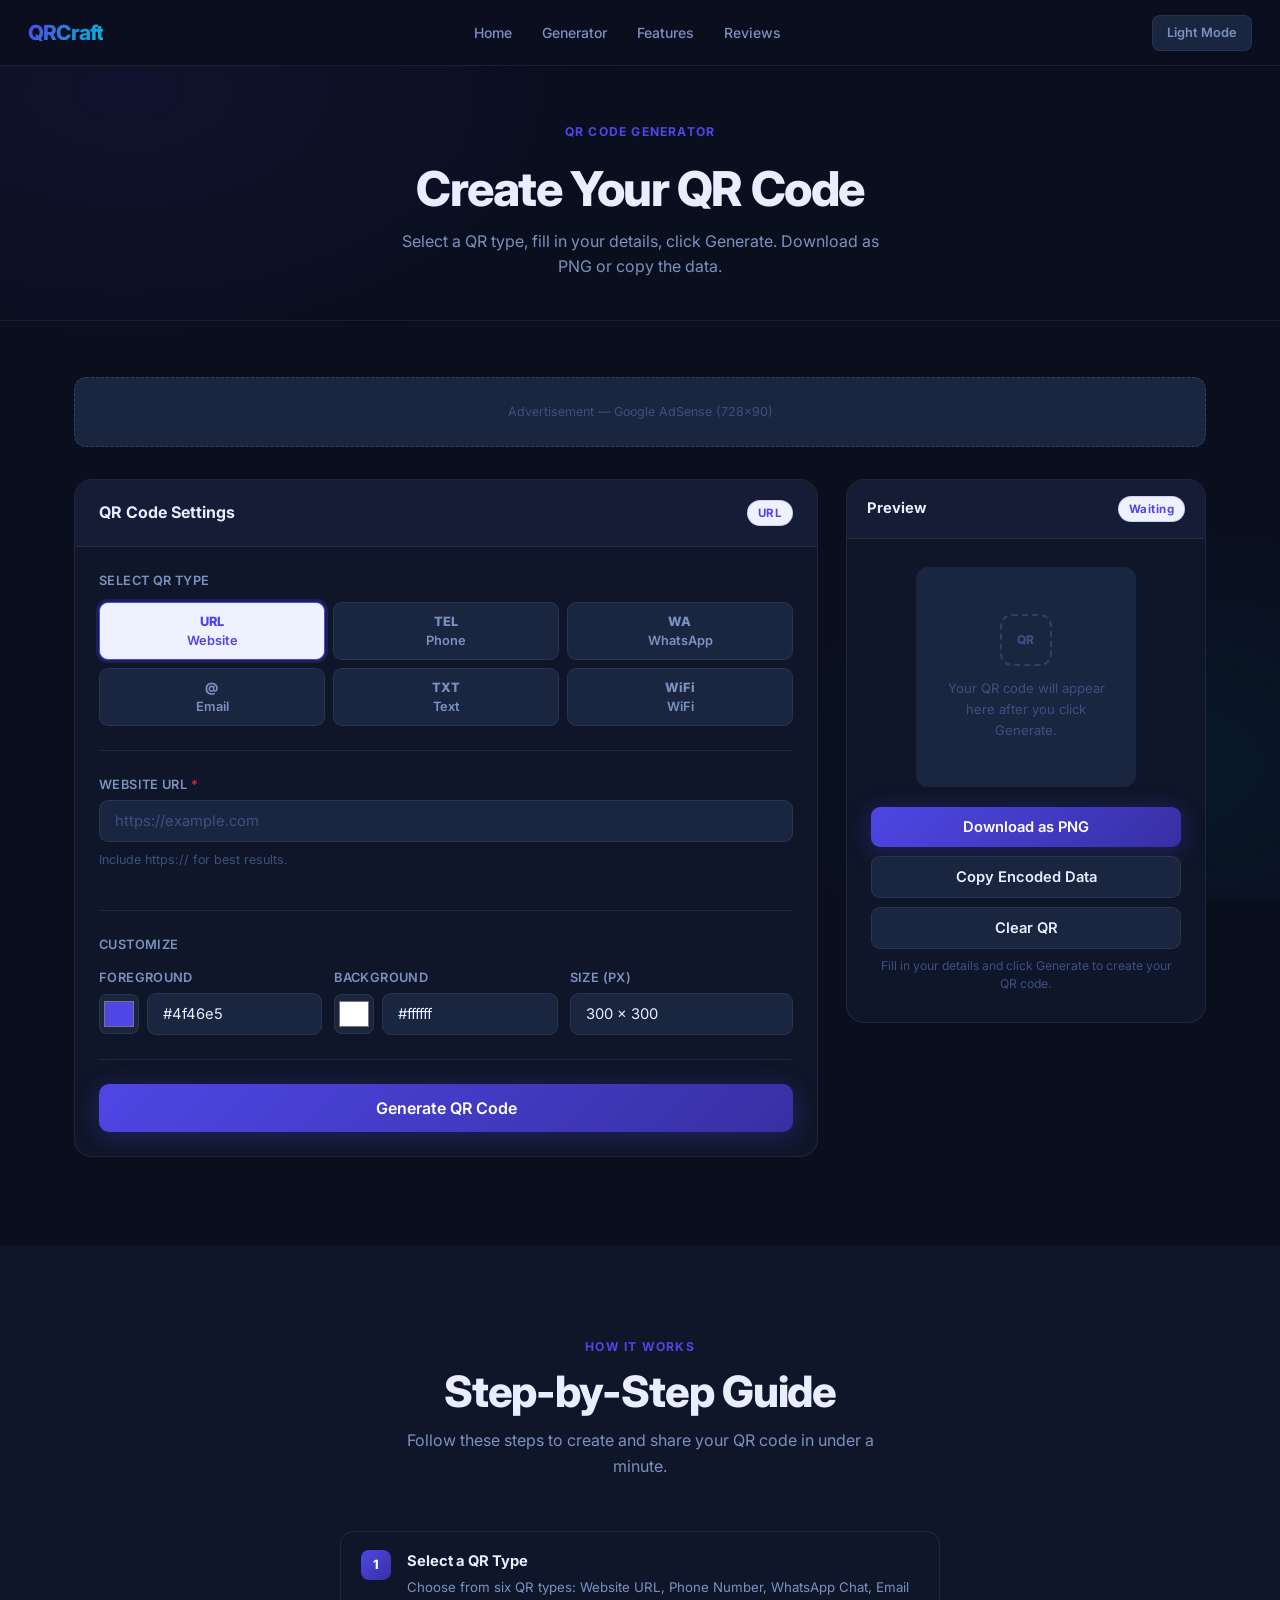
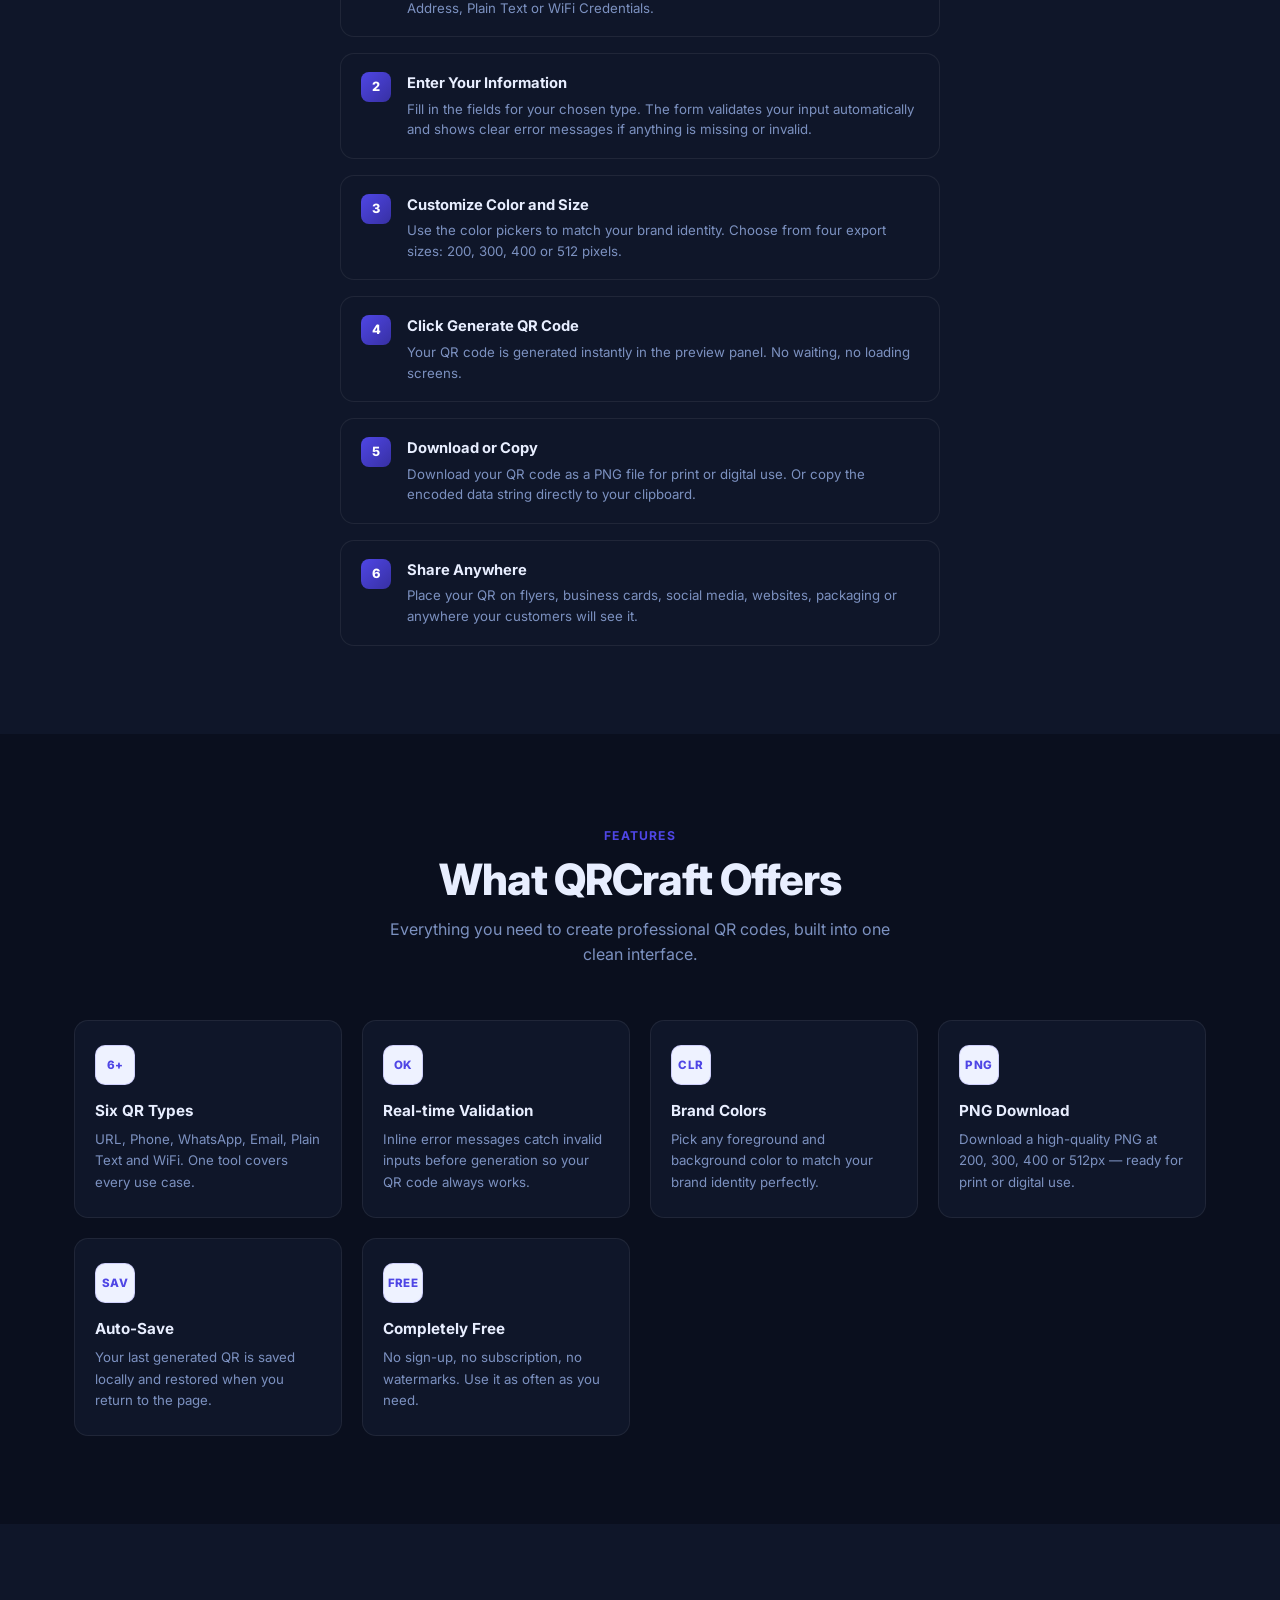
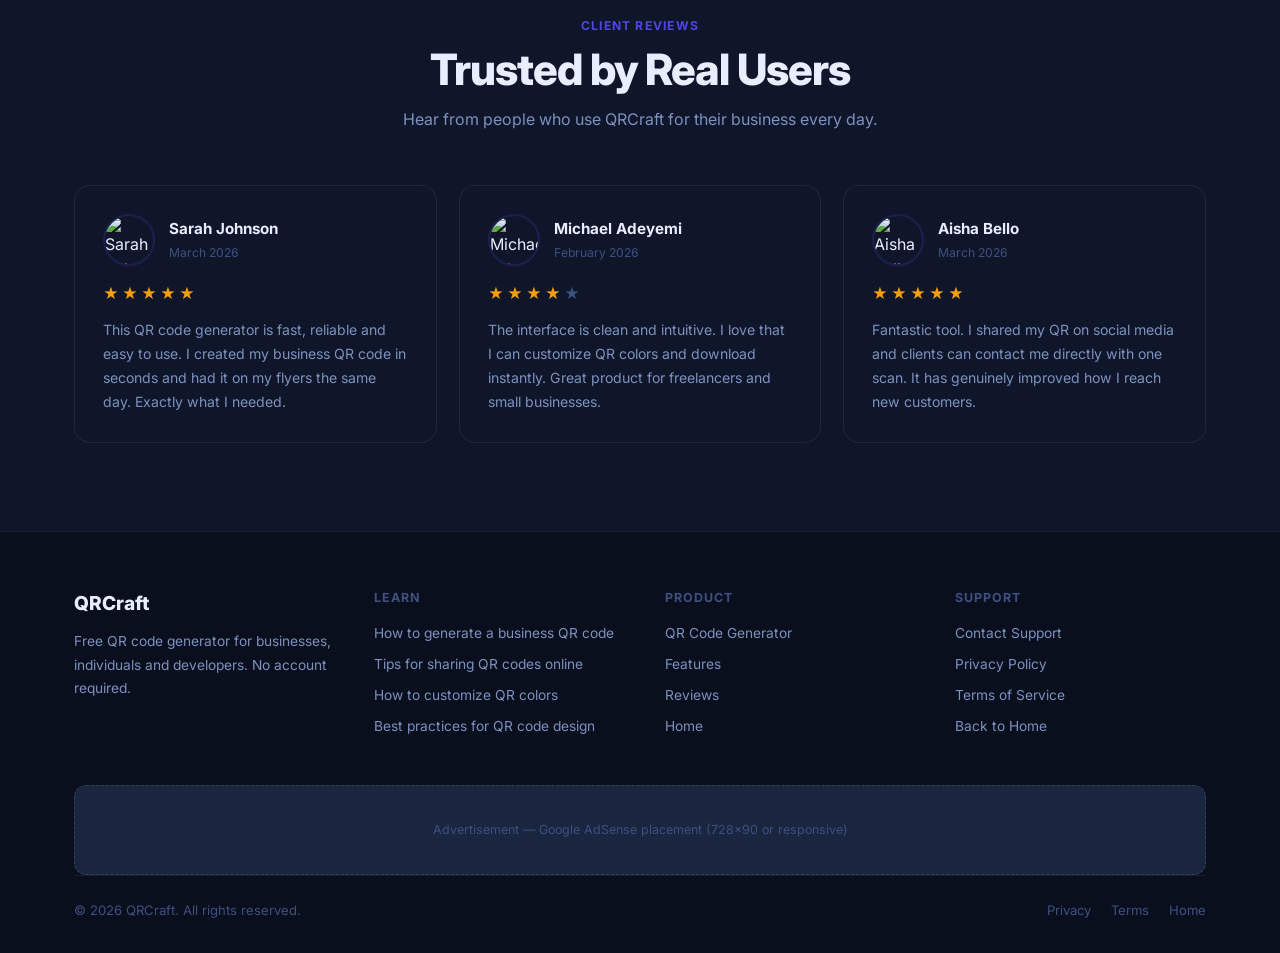
==== Qrcode.html @ cc289cbf "first commit" ====
<!DOCTYPE html>
<html lang="en" data-theme="dark">
<head>
  <meta charset="UTF-8" />
  <meta name="viewport" content="width=device-width, initial-scale=1.0" />
  <meta name="description" content="QRCraft Generator — Create QR codes for URLs, WhatsApp, Phone, Email, WiFi and plain text. Free, instant, no sign-up." />
  <meta name="robots" content="index, follow" />
  <title>QR Code Generator — QRCraft</title>
  <link rel="preconnect" href="https://fonts.googleapis.com" />
  <link rel="preconnect" href="https://fonts.gstatic.com" crossorigin />
  <link href="https://fonts.googleapis.com/css2?family=Inter:wght@400;500;600;700;800&display=swap" rel="stylesheet" />
  <link rel="stylesheet" href="style.css">
  <script src="https://cdnjs.cloudflare.com/ajax/libs/qrcodejs/1.0.0/qrcode.min.js"></script>
  <script src="app.js" defer></script>
</head>
<body>

  <!-- NAVBAR -->
  <header class="navbar" id="navbar">
    <a href="index.html" class="nav-logo">QRCraft</a>
    <nav>
      <ul class="nav-links">
        <li><a href="index.html">Home</a></li>
        <li><a href="#generator" class="active">Generator</a></li>
        <li><a href="#features">Features</a></li>
        <li><a href="#reviews">Reviews</a></li>
      </ul>
    </nav>
    <div class="nav-actions">
      <button class="btn-theme" id="themeToggle">Light Mode</button>
      <button class="hamburger" id="hamburger" aria-label="Open navigation" aria-expanded="false">
        <span></span><span></span><span></span>
      </button>
    </div>
  </header>

  <div class="mobile-nav" id="mobileNav">
    <a href="index.html">Home</a>
    <a href="#generator">Generator</a>
    <a href="#features">Features</a>
    <a href="#reviews">Reviews</a>
  </div>

  <!-- PAGE HEADER -->
  <div style="padding:52px 0 40px;text-align:center;position:relative;z-index:1;border-bottom:1px solid var(--bdr)">
    <div class="container">
      <span class="sec-tag">QR Code Generator</span>
      <h1 style="font-size:clamp(2rem,5vw,3rem);font-weight:800;margin:10px 0 12px;letter-spacing:-.03em">
        Create Your QR Code
      </h1>
      <p style="color:var(--tx2);font-size:1rem;max-width:480px;margin:0 auto">
        Select a QR type, fill in your details, click Generate. Download as PNG or copy the data.
      </p>
    </div>
  </div>

  <!-- AD SLOT (top) -->
  <div class="container" style="padding-top:24px">
    <div class="ad-slot" style="min-height:70px">Advertisement — Google AdSense (728x90)</div>
  </div>

  <!-- GENERATOR -->
  <section id="generator" class="section" style="padding-top:32px">
    <div class="container">
      <div class="generator-layout">

        <!-- LEFT: FORM -->
        <div>
          <div class="gen-form-card">
            <div class="gen-form-head">
              <span class="gen-form-title">QR Code Settings</span>
              <span class="badge bdg-brand" id="selectedTypeBadge">URL</span>
            </div>
            <div class="gen-form-body">

              <!-- TYPE SELECTOR -->
              <div class="fi-label" style="margin-bottom:10px">Select QR Type</div>
              <div class="type-grid" id="typeGrid">
                <button class="type-btn active" data-type="url">
                  <span class="type-icon">URL</span>Website
                </button>
                <button class="type-btn" data-type="phone">
                  <span class="type-icon">TEL</span>Phone
                </button>
                <button class="type-btn" data-type="whatsapp">
                  <span class="type-icon">WA</span>WhatsApp
                </button>
                <button class="type-btn" data-type="email">
                  <span class="type-icon">@</span>Email
                </button>
                <button class="type-btn" data-type="text">
                  <span class="type-icon">TXT</span>Text
                </button>
                <button class="type-btn" data-type="wifi">
                  <span class="type-icon">WiFi</span>WiFi
                </button>
              </div>

              <hr class="divider" />

              <!-- DYNAMIC FIELDS -->
              <div id="dynamicFields" class="fields-group">
                <!-- rendered by app.js -->
              </div>

              <hr class="divider" />

              <!-- CUSTOMIZE -->
              <div class="fi-label" style="margin-bottom:12px">Customize</div>
              <div class="customize-row">
                <div class="fi-group" style="margin-bottom:0">
                  <label class="fi-label" for="qrFgColor">Foreground</label>
                  <div class="color-input-wrap">
                    <input type="color" id="qrFgColorPicker" class="color-swatch" value="#4f46e5" />
                    <input type="text"  id="qrFgColor" class="fi" value="#4f46e5" maxlength="7" />
                  </div>
                </div>
                <div class="fi-group" style="margin-bottom:0">
                  <label class="fi-label" for="qrBgColor">Background</label>
                  <div class="color-input-wrap">
                    <input type="color" id="qrBgColorPicker" class="color-swatch" value="#ffffff" />
                    <input type="text"  id="qrBgColor" class="fi" value="#ffffff" maxlength="7" />
                  </div>
                </div>
                <div class="fi-group" style="margin-bottom:0">
                  <label class="fi-label" for="qrSize">Size (px)</label>
                  <select id="qrSize" class="fi">
                    <option value="200">200 × 200</option>
                    <option value="300" selected>300 × 300</option>
                    <option value="400">400 × 400</option>
                    <option value="512">512 × 512</option>
                  </select>
                </div>
              </div>

              <hr class="divider" />

              <!-- GENERATE BUTTON -->
              <button class="btn btn-brand btn-lg btn-block" id="generateBtn" onclick="QRApp.generate()">
                Generate QR Code
              </button>

            </div>
          </div>
        </div>

        <!-- RIGHT: QR PREVIEW -->
        <div class="qr-panel">
          <div class="qr-panel-head">
            <span class="qr-panel-label">Preview</span>
            <span class="badge bdg-brand" id="qrStatus">Waiting</span>
          </div>
          <div class="qr-panel-body">
            <div class="qr-output" id="qrOutput">
              <div class="qr-placeholder">
                <div class="qr-placeholder-icon">QR</div>
                <p>Your QR code will appear here after you click Generate.</p>
              </div>
            </div>
            <div class="qr-actions">
              <button class="btn btn-brand btn-block" id="downloadBtn" onclick="QRApp.download()" disabled>
                Download as PNG
              </button>
              <button class="btn btn-ghost btn-block" id="copyBtn" onclick="QRApp.copyData()" disabled>
                Copy Encoded Data
              </button>
              <button class="btn btn-ghost btn-block" id="clearBtn" onclick="QRApp.clear()" disabled>
                Clear QR
              </button>
            </div>
            <p class="qr-meta" id="qrMeta">
              Fill in your details and click Generate to create your QR code.
            </p>
          </div>
        </div>

      </div>
    </div>
  </section>

  <!-- HOW IT WORKS (generator page) -->
  <section id="how-it-works" class="section" style="background:var(--bg2)">
    <div class="container">
      <div class="sec-head">
        <span class="sec-tag">How It Works</span>
        <h2 class="sec-title">Step-by-Step Guide</h2>
        <p class="sec-sub">Follow these steps to create and share your QR code in under a minute.</p>
      </div>
      <div class="how-steps">
        <div class="how-step">
          <div class="how-step-num">1</div>
          <div>
            <div class="how-step-title">Select a QR Type</div>
            <p class="how-step-desc">Choose from six QR types: Website URL, Phone Number, WhatsApp Chat, Email Address, Plain Text or WiFi Credentials.</p>
          </div>
        </div>
        <div class="how-step">
          <div class="how-step-num">2</div>
          <div>
            <div class="how-step-title">Enter Your Information</div>
            <p class="how-step-desc">Fill in the fields for your chosen type. The form validates your input automatically and shows clear error messages if anything is missing or invalid.</p>
          </div>
        </div>
        <div class="how-step">
          <div class="how-step-num">3</div>
          <div>
            <div class="how-step-title">Customize Color and Size</div>
            <p class="how-step-desc">Use the color pickers to match your brand identity. Choose from four export sizes: 200, 300, 400 or 512 pixels.</p>
          </div>
        </div>
        <div class="how-step">
          <div class="how-step-num">4</div>
          <div>
            <div class="how-step-title">Click Generate QR Code</div>
            <p class="how-step-desc">Your QR code is generated instantly in the preview panel. No waiting, no loading screens.</p>
          </div>
        </div>
        <div class="how-step">
          <div class="how-step-num">5</div>
          <div>
            <div class="how-step-title">Download or Copy</div>
            <p class="how-step-desc">Download your QR code as a PNG file for print or digital use. Or copy the encoded data string directly to your clipboard.</p>
          </div>
        </div>
        <div class="how-step">
          <div class="how-step-num">6</div>
          <div>
            <div class="how-step-title">Share Anywhere</div>
            <p class="how-step-desc">Place your QR on flyers, business cards, social media, websites, packaging or anywhere your customers will see it.</p>
          </div>
        </div>
      </div>
    </div>
  </section>

  <!-- FEATURES -->
  <section id="features" class="section">
    <div class="container">
      <div class="sec-head">
        <span class="sec-tag">Features</span>
        <h2 class="sec-title">What QRCraft Offers</h2>
        <p class="sec-sub">Everything you need to create professional QR codes, built into one clean interface.</p>
      </div>
      <div class="features-grid">
        <div class="feature-card">
          <div class="feature-icon">6+</div>
          <div class="feature-title">Six QR Types</div>
          <p class="feature-desc">URL, Phone, WhatsApp, Email, Plain Text and WiFi. One tool covers every use case.</p>
        </div>
        <div class="feature-card">
          <div class="feature-icon">OK</div>
          <div class="feature-title">Real-time Validation</div>
          <p class="feature-desc">Inline error messages catch invalid inputs before generation so your QR code always works.</p>
        </div>
        <div class="feature-card">
          <div class="feature-icon">CLR</div>
          <div class="feature-title">Brand Colors</div>
          <p class="feature-desc">Pick any foreground and background color to match your brand identity perfectly.</p>
        </div>
        <div class="feature-card">
          <div class="feature-icon">PNG</div>
          <div class="feature-title">PNG Download</div>
          <p class="feature-desc">Download a high-quality PNG at 200, 300, 400 or 512px — ready for print or digital use.</p>
        </div>
        <div class="feature-card">
          <div class="feature-icon">SAV</div>
          <div class="feature-title">Auto-Save</div>
          <p class="feature-desc">Your last generated QR is saved locally and restored when you return to the page.</p>
        </div>
        <div class="feature-card">
          <div class="feature-icon">FREE</div>
          <div class="feature-title">Completely Free</div>
          <p class="feature-desc">No sign-up, no subscription, no watermarks. Use it as often as you need.</p>
        </div>
      </div>
    </div>
  </section>

  <!-- REVIEWS -->
  <section id="reviews" class="section" style="background:var(--bg2)">
    <div class="container">
      <div class="sec-head">
        <span class="sec-tag">Client Reviews</span>
        <h2 class="sec-title">Trusted by Real Users</h2>
        <p class="sec-sub">Hear from people who use QRCraft for their business every day.</p>
      </div>
      <div class="reviews-grid">

        <div class="review-card">
          <div class="review-header">
            <img
              src="https://images.unsplash.com/photo-1494790108755-2616b612b786?w=100&h=100&fit=crop&crop=face"
              alt="Sarah Johnson"
              class="review-avatar"
              loading="lazy"
            />
            <div>
              <div class="review-name">Sarah Johnson</div>
              <div class="review-date">March 2026</div>
            </div>
          </div>
          <div class="review-stars">
            <span class="star">&#9733;</span>
            <span class="star">&#9733;</span>
            <span class="star">&#9733;</span>
            <span class="star">&#9733;</span>
            <span class="star">&#9733;</span>
          </div>
          <p class="review-text">
            This QR code generator is fast, reliable and easy to use.
            I created my business QR code in seconds and had it on my flyers the same day.
            Exactly what I needed.
          </p>
        </div>

        <div class="review-card">
          <div class="review-header">
            <img
              src="https://images.unsplash.com/photo-1507003211169-0a1dd7228f2d?w=100&h=100&fit=crop&crop=face"
              alt="Michael Adeyemi"
              class="review-avatar"
              loading="lazy"
            />
            <div>
              <div class="review-name">Michael Adeyemi</div>
              <div class="review-date">February 2026</div>
            </div>
          </div>
          <div class="review-stars">
            <span class="star">&#9733;</span>
            <span class="star">&#9733;</span>
            <span class="star">&#9733;</span>
            <span class="star">&#9733;</span>
            <span class="star" style="color:var(--tx3)">&#9733;</span>
          </div>
          <p class="review-text">
            The interface is clean and intuitive. I love that I can customize QR colors
            and download instantly. Great product for freelancers and small businesses.
          </p>
        </div>

        <div class="review-card">
          <div class="review-header">
            <img
              src="https://images.unsplash.com/photo-1531123897727-8f129e1688ce?w=100&h=100&fit=crop&crop=face"
              alt="Aisha Bello"
              class="review-avatar"
              loading="lazy"
            />
            <div>
              <div class="review-name">Aisha Bello</div>
              <div class="review-date">March 2026</div>
            </div>
          </div>
          <div class="review-stars">
            <span class="star">&#9733;</span>
            <span class="star">&#9733;</span>
            <span class="star">&#9733;</span>
            <span class="star">&#9733;</span>
            <span class="star">&#9733;</span>
          </div>
          <p class="review-text">
            Fantastic tool. I shared my QR on social media and clients can contact me
            directly with one scan. It has genuinely improved how I reach new customers.
          </p>
        </div>

      </div>
    </div>
  </section>

  <!-- FOOTER -->
  <footer class="footer">
    <div class="container">
      <div class="footer-grid">
        <div>
          <div style="font-size:1.2rem;font-weight:800;margin-bottom:10px">QRCraft</div>
          <p class="footer-brand-desc">Free QR code generator for businesses, individuals and developers. No account required.</p>
        </div>
        <div>
          <div class="footer-col-title">Learn</div>
          <div class="footer-links">
            <a href="#how-it-works">How to generate a business QR code</a>
            <a href="#how-it-works">Tips for sharing QR codes online</a>
            <a href="#features">How to customize QR colors</a>
            <a href="#features">Best practices for QR code design</a>
          </div>
        </div>
        <div>
          <div class="footer-col-title">Product</div>
          <div class="footer-links">
            <a href="#generator">QR Code Generator</a>
            <a href="#features">Features</a>
            <a href="#reviews">Reviews</a>
            <a href="index.html">Home</a>
          </div>
        </div>
        <div>
          <div class="footer-col-title">Support</div>
          <div class="footer-links">
            <a href="mailto:support@qrcraft.app">Contact Support</a>
            <a href="#">Privacy Policy</a>
            <a href="#">Terms of Service</a>
            <a href="index.html">Back to Home</a>
          </div>
        </div>
      </div>
      <div class="ad-slot">Advertisement — Google AdSense placement (728x90 or responsive)</div>
      <div class="footer-bottom">
        <span>&copy; 2026 QRCraft. All rights reserved.</span>
        <div class="footer-bottom-links">
          <a href="#">Privacy</a>
          <a href="#">Terms</a>
          <a href="index.html">Home</a>
        </div>
      </div>
    </div>
  </footer>

  <!-- BACK TO TOP -->
  <button class="btt" id="btt" onclick="window.scrollTo({top:0,behavior:'smooth'})" aria-label="Back to top">&#8593;</button>

  <!-- TOAST -->
  <div class="toast-region" id="toastRegion"></div>

</body>
</html>
---- style.css ----
/* ============================================================
   QRCraft — style.css
   Two-color system: Indigo #4f46e5 (brand) + Slate neutrals
   Font: Inter (Google Fonts)
   Mobile-first, production SaaS design system
============================================================ */

/* ── DESIGN TOKENS ── */
:root {
  --brand:       #4f46e5;
  --brand-dark:  #3730a3;
  --brand-light: #eef2ff;
  --brand-glow:  rgba(79, 70, 229, 0.22);
  --brand-border:rgba(79, 70, 229, 0.2);

  --accent:      #06b6d4;
  --accent-dark: #0891b2;

  --success:     #16a34a;
  --danger:      #dc2626;
  --warn:        #d97706;

  /* Dark theme (default) */
  --bg:          #0a0f1e;
  --bg2:         #0f1629;
  --bg3:         #141d35;
  --glass:       rgba(10, 15, 30, 0.9);
  --surf:        #1a2540;
  --surf2:       #1f2d4a;
  --bdr:         rgba(255, 255, 255, 0.07);
  --bdr2:        rgba(255, 255, 255, 0.12);
  --tx:          #e8eeff;
  --tx2:         #7c91c0;
  --tx3:         #3d5080;
  --shad:        0 8px 40px rgba(0, 0, 0, 0.5);
  --shad-brand:  0 4px 24px rgba(79, 70, 229, 0.3);
}

[data-theme="light"] {
  --bg:          #f5f7ff;
  --bg2:         #ffffff;
  --bg3:         #eef1ff;
  --glass:       rgba(245, 247, 255, 0.94);
  --surf:        #e8edff;
  --surf2:       #dce4ff;
  --bdr:         rgba(0, 0, 0, 0.08);
  --bdr2:        rgba(0, 0, 0, 0.14);
  --tx:          #0d1433;
  --tx2:         #3d5080;
  --tx3:         #8ba3cc;
  --shad:        0 8px 40px rgba(0, 0, 0, 0.1);
  --shad-brand:  0 4px 24px rgba(79, 70, 229, 0.18);
}

/* ── RESET ── */
*, *::before, *::after { box-sizing: border-box; margin: 0; padding: 0; }
html { scroll-behavior: smooth; font-size: 16px; -webkit-font-smoothing: antialiased; }
body {
  font-family: 'Inter', sans-serif;
  background: var(--bg);
  color: var(--tx);
  min-height: 100vh;
  overflow-x: hidden;
  transition: background 0.3s, color 0.3s;
  line-height: 1.6;
}
img  { max-width: 100%; display: block; }
a    { color: inherit; text-decoration: none; }
button { cursor: pointer; font-family: 'Inter', sans-serif; border: none; background: none; }
input, textarea, select { font-family: 'Inter', sans-serif; }
h1, h2, h3, h4 { line-height: 1.15; letter-spacing: -0.025em; }

/* ── AMBIENT BACKGROUND ── */
body::before {
  content: '';
  position: fixed; inset: 0; z-index: 0; pointer-events: none;
  background:
    radial-gradient(ellipse 60% 50% at 10% 10%, rgba(79, 70, 229, 0.08) 0%, transparent 65%),
    radial-gradient(ellipse 50% 45% at 90% 85%, rgba(6, 182, 212, 0.06) 0%, transparent 65%);
}

/* ── LAYOUT ── */
.container { max-width: 1180px; margin: 0 auto; padding: 0 24px; position: relative; z-index: 1; }
.section    { padding: 88px 0; position: relative; z-index: 1; }

/* ── NAVBAR ── */
.navbar {
  position: sticky; top: 0; z-index: 900;
  height: 66px;
  display: flex; align-items: center; justify-content: space-between; gap: 16px;
  padding: 0 28px;
  background: var(--glass);
  backdrop-filter: blur(20px);
  -webkit-backdrop-filter: blur(20px);
  border-bottom: 1px solid var(--bdr);
  transition: background 0.3s;
}
.nav-logo {
  font-size: 1.3rem; font-weight: 800; letter-spacing: -0.04em;
  background: linear-gradient(120deg, var(--brand), var(--accent));
  -webkit-background-clip: text; -webkit-text-fill-color: transparent;
  background-clip: text;
  white-space: nowrap;
}
.nav-links {
  display: flex; align-items: center; gap: 2px; list-style: none;
}
.nav-links a {
  padding: 6px 14px; border-radius: 7px;
  font-size: 0.875rem; font-weight: 500; color: var(--tx2);
  transition: background 0.15s, color 0.15s;
}
.nav-links a:hover, .nav-links a.active { color: var(--tx); background: var(--surf); }
.nav-actions { display: flex; align-items: center; gap: 10px; }
.btn-theme {
  height: 36px; padding: 0 14px; border-radius: 8px;
  background: var(--surf); border: 1.5px solid var(--bdr);
  color: var(--tx2); font-size: 0.8rem; font-weight: 600;
  transition: all 0.15s; white-space: nowrap;
}
.btn-theme:hover { color: var(--tx); background: var(--surf2); }
.hamburger {
  display: none;
  flex-direction: column; justify-content: center; align-items: center; gap: 5px;
  width: 42px; height: 42px; border-radius: 8px;
  background: var(--surf); border: 1.5px solid var(--bdr);
}
.hamburger span { display: block; width: 18px; height: 2px; background: var(--tx); border-radius: 2px; transition: all 0.25s; }
.hamburger.open span:nth-child(1) { transform: translateY(7px) rotate(45deg); }
.hamburger.open span:nth-child(2) { opacity: 0; }
.hamburger.open span:nth-child(3) { transform: translateY(-7px) rotate(-45deg); }
.mobile-nav {
  display: none; position: fixed; top: 66px; left: 0; right: 0; z-index: 899;
  background: var(--glass); backdrop-filter: blur(20px);
  border-bottom: 1px solid var(--bdr);
  flex-direction: column; gap: 2px; padding: 10px 20px 16px;
}
.mobile-nav.open { display: flex; }
.mobile-nav a {
  padding: 11px 14px; border-radius: 8px;
  font-size: 0.95rem; color: var(--tx2);
  transition: background 0.15s, color 0.15s;
}
.mobile-nav a:hover { color: var(--tx); background: var(--surf); }

/* ── BUTTONS ── */
.btn {
  display: inline-flex; align-items: center; justify-content: center; gap: 8px;
  padding: 11px 22px; border-radius: 9px;
  font-size: 0.92rem; font-weight: 600;
  transition: transform 0.15s, box-shadow 0.15s, filter 0.15s;
  cursor: pointer; white-space: nowrap;
}
.btn:active { transform: scale(0.97) !important; }
.btn-brand {
  background: linear-gradient(135deg, var(--brand), var(--brand-dark));
  color: #fff; box-shadow: var(--shad-brand);
}
.btn-brand:hover { transform: translateY(-2px); box-shadow: 0 8px 30px var(--brand-glow); filter: brightness(1.08); }
.btn-ghost {
  background: var(--surf); border: 1.5px solid var(--bdr); color: var(--tx);
}
.btn-ghost:hover { background: var(--surf2); transform: translateY(-1px); }
.btn-outline-brand {
  background: transparent; border: 2px solid var(--brand); color: var(--brand);
}
.btn-outline-brand:hover { background: var(--brand-light); transform: translateY(-1px); }
.btn-lg  { padding: 14px 30px; font-size: 1rem; border-radius: 10px; }
.btn-sm  { padding: 7px 14px; font-size: 0.82rem; }
.btn-block { width: 100%; }

/* ── BADGES ── */
.badge {
  display: inline-flex; align-items: center; padding: 3px 10px;
  border-radius: 100px; font-size: 0.72rem; font-weight: 700; letter-spacing: 0.04em;
}
.bdg-brand { background: var(--brand-light); color: var(--brand); border: 1px solid var(--brand-border); }
.bdg-success { background: rgba(22, 163, 74, 0.1); color: var(--success); border: 1px solid rgba(22, 163, 74, 0.25); }
.bdg-warn   { background: rgba(217, 119, 6, 0.1); color: var(--warn);    border: 1px solid rgba(217, 119, 6, 0.25); }

/* ── FORM ELEMENTS ── */
.fi {
  width: 100%; background: var(--surf); border: 1.5px solid var(--bdr);
  color: var(--tx); border-radius: 9px; padding: 11px 15px;
  font-size: 0.92rem; outline: none;
  transition: border-color 0.15s, box-shadow 0.15s;
  -webkit-appearance: none;
}
.fi:focus { border-color: var(--brand); box-shadow: 0 0 0 3px var(--brand-glow); }
.fi::placeholder { color: var(--tx3); }
.fi.error { border-color: var(--danger); box-shadow: 0 0 0 3px rgba(220, 38, 38, 0.15); }
select.fi { cursor: pointer; }
select.fi option { background: var(--bg2); color: var(--tx); }
.fi-group { display: flex; flex-direction: column; gap: 5px; margin-bottom: 16px; }
.fi-label {
  font-size: 0.8rem; font-weight: 600; color: var(--tx2);
  text-transform: uppercase; letter-spacing: 0.03em;
}
.fi-error { font-size: 0.78rem; color: var(--danger); margin-top: 3px; display: none; }
.fi-error.show { display: block; }
.fi-hint  { font-size: 0.78rem; color: var(--tx3); margin-top: 3px; }

/* ── SECTION HEADER ── */
.sec-head  { text-align: center; margin-bottom: 52px; }
.sec-tag   { display: inline-block; font-size: 0.76rem; font-weight: 700; letter-spacing: 0.1em; text-transform: uppercase; color: var(--brand); margin-bottom: 10px; }
.sec-title { font-size: clamp(1.9rem, 4vw, 2.7rem); font-weight: 800; margin-bottom: 12px; }
.sec-sub   { color: var(--tx2); font-size: 1rem; max-width: 520px; margin: 0 auto; }

/* ── HERO (landing page) ── */
.hero {
  min-height: calc(100vh - 66px);
  display: flex; align-items: center;
  padding: 80px 0;
  position: relative; overflow: hidden;
}
.hero-grid {
  position: absolute; inset: 0; pointer-events: none;
  background-image:
    linear-gradient(rgba(79, 70, 229, 0.04) 1px, transparent 1px),
    linear-gradient(90deg, rgba(79, 70, 229, 0.04) 1px, transparent 1px);
  background-size: 52px 52px;
  mask-image: radial-gradient(ellipse 75% 75% at 50% 50%, black 20%, transparent 100%);
  -webkit-mask-image: radial-gradient(ellipse 75% 75% at 50% 50%, black 20%, transparent 100%);
}
.hero-content { max-width: 680px; position: relative; z-index: 1; }
.hero-pill {
  display: inline-flex; align-items: center; gap: 10px;
  background: var(--surf); border: 1px solid var(--brand-border);
  border-radius: 100px; padding: 6px 16px;
  font-size: 0.82rem; font-weight: 500; color: var(--brand);
  margin-bottom: 28px;
  animation: fsd 0.6s ease both;
}
.hero-pill-dot { width: 7px; height: 7px; border-radius: 50%; background: var(--brand); animation: pulse 2s infinite; }
@keyframes pulse { 0%,100%{opacity:1;transform:scale(1)} 50%{opacity:.5;transform:scale(1.5)} }
.hero-title {
  font-size: clamp(2.6rem, 6vw, 4.2rem); font-weight: 800; line-height: 1.07;
  margin-bottom: 22px;
  animation: fsd 0.6s 0.1s ease both;
}
.hero-grad {
  background: linear-gradient(120deg, var(--brand), var(--accent));
  -webkit-background-clip: text; -webkit-text-fill-color: transparent; background-clip: text;
}
.hero-sub {
  font-size: 1.1rem; color: var(--tx2); line-height: 1.75; max-width: 560px;
  margin-bottom: 38px;
  animation: fsd 0.6s 0.18s ease both;
}
.hero-btns {
  display: flex; gap: 14px; flex-wrap: wrap;
  animation: fsd 0.6s 0.26s ease both;
  margin-bottom: 56px;
}
.hero-stats {
  display: grid; grid-template-columns: repeat(3, auto);
  gap: 0; width: fit-content;
  background: var(--bg2); border: 1px solid var(--bdr);
  border-radius: 14px; overflow: hidden;
  animation: fsd 0.6s 0.34s ease both;
}
.hstat {
  padding: 18px 28px; text-align: center;
  border-right: 1px solid var(--bdr);
}
.hstat:last-child { border-right: none; }
.hstat-num { display: block; font-size: 1.75rem; font-weight: 800; color: var(--brand); line-height: 1; margin-bottom: 4px; }
.hstat-lbl { display: block; font-size: 0.78rem; color: var(--tx3); }
@keyframes fsd { from{opacity:0;transform:translateY(-14px)} to{opacity:1;transform:translateY(0)} }

/* Hero visual (right column) */
.hero-wrap { display: grid; grid-template-columns: 1fr 420px; gap: 60px; align-items: center; }
.hero-visual {
  position: relative; z-index: 1;
  display: flex; justify-content: center; align-items: center;
}
.hero-qr-mockup {
  background: var(--bg2); border: 1.5px solid var(--bdr);
  border-radius: 20px; padding: 32px;
  box-shadow: var(--shad), 0 0 60px var(--brand-glow);
  text-align: center;
  animation: fsd 0.6s 0.4s ease both;
}
.hero-qr-mockup canvas, .hero-qr-mockup img { margin: 0 auto 16px; display: block; }
.hero-qr-caption { font-size: 0.82rem; color: var(--tx2); }
.hero-qr-url {
  font-size: 0.75rem; color: var(--brand); font-weight: 600;
  background: var(--brand-light); padding: 4px 10px; border-radius: 6px;
  margin-top: 6px; display: inline-block;
}

/* ── HOW IT WORKS ── */
.hiw-grid {
  display: grid; grid-template-columns: repeat(3, 1fr); gap: 24px;
}
.hiw-card {
  background: var(--bg2); border: 1.5px solid var(--bdr);
  border-radius: 16px; padding: 32px 28px;
  transition: border-color 0.2s, transform 0.2s;
  position: relative;
}
.hiw-card:hover { border-color: var(--brand-border); transform: translateY(-4px); }
.hiw-num {
  width: 44px; height: 44px; border-radius: 12px;
  background: linear-gradient(135deg, var(--brand), var(--brand-dark));
  color: #fff; font-size: 1.1rem; font-weight: 800;
  display: flex; align-items: center; justify-content: center;
  margin-bottom: 18px;
}
.hiw-title { font-size: 1.05rem; font-weight: 700; margin-bottom: 8px; }
.hiw-desc  { font-size: 0.88rem; color: var(--tx2); line-height: 1.65; }
.hiw-connector {
  position: absolute; top: 50px; right: -13px; z-index: 2;
  width: 24px; height: 2px; background: var(--brand-border);
}

/* ── REVIEWS ── */
.reviews-grid {
  display: grid; grid-template-columns: repeat(3, 1fr); gap: 22px;
}
.review-card {
  background: var(--bg2); border: 1.5px solid var(--bdr);
  border-radius: 16px; padding: 28px;
  transition: border-color 0.2s, transform 0.2s, box-shadow 0.2s;
}
.review-card:hover { border-color: var(--brand-border); transform: translateY(-3px); box-shadow: 0 12px 40px rgba(79, 70, 229, 0.12); }
.review-header { display: flex; align-items: center; gap: 14px; margin-bottom: 16px; }
.review-avatar {
  width: 52px; height: 52px; border-radius: 50%;
  object-fit: cover; flex-shrink: 0;
  border: 2px solid var(--brand-border);
}
.review-name  { font-size: 0.95rem; font-weight: 700; margin-bottom: 2px; }
.review-date  { font-size: 0.76rem; color: var(--tx3); }
.review-stars { display: flex; gap: 3px; margin-bottom: 12px; }
.star { color: #f59e0b; font-size: 0.95rem; }
.star-half { position: relative; display: inline-block; }
.review-text { font-size: 0.88rem; color: var(--tx2); line-height: 1.7; }

/* ── QR GENERATOR PAGE ── */
.generator-layout {
  display: grid; grid-template-columns: 1fr 360px; gap: 28px; align-items: start;
}
.gen-form-card {
  background: var(--bg2); border: 1.5px solid var(--bdr);
  border-radius: 18px; overflow: hidden;
}
.gen-form-head {
  padding: 20px 24px; background: var(--bg3);
  border-bottom: 1px solid var(--bdr);
  display: flex; align-items: center; justify-content: space-between;
}
.gen-form-title { font-size: 1rem; font-weight: 700; }
.gen-form-body  { padding: 24px; }

/* QR Type Selector */
.type-grid {
  display: grid; grid-template-columns: repeat(3, 1fr); gap: 8px;
  margin-bottom: 24px;
}
.type-btn {
  padding: 11px 8px; border-radius: 9px;
  border: 1.5px solid var(--bdr); background: var(--surf);
  color: var(--tx2); font-size: 0.8rem; font-weight: 600;
  cursor: pointer; transition: all 0.15s; text-align: center;
}
.type-btn:hover { border-color: var(--brand-border); color: var(--tx); }
.type-btn.active {
  border-color: var(--brand); background: var(--brand-light);
  color: var(--brand); box-shadow: 0 0 0 3px var(--brand-glow);
}
.type-icon { display: block; font-size: 0.8rem; font-weight: 800; letter-spacing: 0.02em; margin-bottom: 4px; }

/* Dynamic fields */
.fields-group { display: flex; flex-direction: column; gap: 0; }

/* QR Customize */
.customize-row {
  display: grid; grid-template-columns: 1fr 1fr 1fr; gap: 12px;
  margin-top: 4px;
}
.color-input-wrap { display: flex; gap: 8px; align-items: center; }
.color-swatch { width: 40px; height: 40px; border-radius: 8px; border: 1.5px solid var(--bdr); cursor: pointer; padding: 2px; background: var(--surf); flex-shrink: 0; }
.color-swatch + .fi { flex: 1; }

/* QR Preview Panel */
.qr-panel {
  position: sticky; top: 82px;
  background: var(--bg2); border: 1.5px solid var(--bdr);
  border-radius: 18px; overflow: hidden;
  display: flex; flex-direction: column;
}
.qr-panel-head {
  padding: 16px 20px; background: var(--bg3);
  border-bottom: 1px solid var(--bdr);
  display: flex; align-items: center; justify-content: space-between;
}
.qr-panel-label { font-size: 0.92rem; font-weight: 700; }
.qr-panel-body  { padding: 28px 24px; display: flex; flex-direction: column; align-items: center; }
.qr-output {
  width: 220px; height: 220px;
  background: var(--surf); border-radius: 12px;
  display: flex; align-items: center; justify-content: center;
  margin-bottom: 20px; overflow: hidden;
  position: relative;
}
.qr-output canvas, .qr-output img { max-width: 100%; max-height: 100%; }
.qr-placeholder {
  text-align: center; color: var(--tx3); font-size: 0.82rem; padding: 20px;
  line-height: 1.6;
}
.qr-placeholder-icon {
  width: 52px; height: 52px; border-radius: 12px;
  border: 2px dashed var(--bdr2); margin: 0 auto 12px;
  display: flex; align-items: center; justify-content: center;
  font-size: 0.75rem; font-weight: 800; color: var(--tx3);
  letter-spacing: 0.04em;
}
.qr-actions { display: flex; flex-direction: column; gap: 9px; width: 100%; }
.qr-meta { font-size: 0.76rem; color: var(--tx3); text-align: center; margin-top: 8px; line-height: 1.5; }

/* ── FEATURES STRIP ── */
.features-grid {
  display: grid; grid-template-columns: repeat(auto-fill, minmax(220px, 1fr)); gap: 20px;
}
.feature-card {
  background: var(--bg2); border: 1.5px solid var(--bdr);
  border-radius: 14px; padding: 24px 20px;
  transition: border-color 0.2s, transform 0.2s;
}
.feature-card:hover { border-color: var(--brand-border); transform: translateY(-3px); }
.feature-icon {
  width: 40px; height: 40px; border-radius: 10px;
  background: var(--brand-light); border: 1px solid var(--brand-border);
  display: flex; align-items: center; justify-content: center;
  font-size: 0.72rem; font-weight: 800; color: var(--brand);
  letter-spacing: 0.03em; margin-bottom: 14px;
}
.feature-title { font-size: 0.95rem; font-weight: 700; margin-bottom: 6px; }
.feature-desc  { font-size: 0.83rem; color: var(--tx2); line-height: 1.6; }

/* ── HOW IT WORKS (generator page) ── */
.how-steps { display: flex; flex-direction: column; gap: 16px; max-width: 600px; margin: 0 auto; }
.how-step {
  display: flex; align-items: flex-start; gap: 16px;
  background: var(--bg2); border: 1.5px solid var(--bdr);
  border-radius: 14px; padding: 18px 20px;
}
.how-step-num {
  width: 30px; height: 30px; border-radius: 8px; flex-shrink: 0;
  background: linear-gradient(135deg, var(--brand), var(--brand-dark));
  color: #fff; font-size: 0.8rem; font-weight: 800;
  display: flex; align-items: center; justify-content: center;
}
.how-step-title { font-size: 0.92rem; font-weight: 700; margin-bottom: 3px; }
.how-step-desc  { font-size: 0.83rem; color: var(--tx2); line-height: 1.55; }

/* ── FOOTER ── */
.footer {
  border-top: 1px solid var(--bdr); padding: 56px 0 32px;
  position: relative; z-index: 1;
}
.footer-grid {
  display: grid; grid-template-columns: 260px 1fr 1fr 1fr; gap: 40px;
  margin-bottom: 48px;
}
.footer-brand-desc { font-size: 0.86rem; color: var(--tx2); line-height: 1.7; margin-top: 12px; }
.footer-col-title  { font-size: 0.78rem; font-weight: 700; text-transform: uppercase; letter-spacing: 0.08em; color: var(--tx3); margin-bottom: 14px; }
.footer-links { display: flex; flex-direction: column; gap: 9px; }
.footer-links a {
  font-size: 0.86rem; color: var(--tx2);
  transition: color 0.15s;
}
.footer-links a:hover { color: var(--brand); }
.footer-bottom {
  display: flex; align-items: center; justify-content: space-between; flex-wrap: wrap; gap: 12px;
  padding-top: 24px; border-top: 1px solid var(--bdr);
  font-size: 0.82rem; color: var(--tx3);
}
.footer-bottom-links { display: flex; gap: 20px; }
.footer-bottom-links a { color: var(--tx3); transition: color 0.15s; }
.footer-bottom-links a:hover { color: var(--brand); }

/* Ad slot */
.ad-slot {
  background: var(--surf); border: 1.5px dashed var(--bdr2);
  border-radius: 12px; padding: 20px; text-align: center;
  color: var(--tx3); font-size: 0.78rem; margin-top: 32px;
  min-height: 90px; display: flex; align-items: center; justify-content: center;
}

/* ── TOAST ── */
.toast-region { position: fixed; bottom: 24px; right: 24px; z-index: 2000; display: flex; flex-direction: column; gap: 10px; }
.toast {
  display: flex; align-items: center; gap: 10px;
  background: var(--bg2); border: 1.5px solid var(--bdr);
  border-radius: 12px; padding: 12px 18px;
  box-shadow: var(--shad); font-size: 0.87rem; font-weight: 500;
  animation: tin 0.28s ease; max-width: 320px;
  transition: opacity 0.3s, transform 0.3s;
}
.toast.success { border-color: rgba(22, 163, 74, 0.35); }
.toast.error   { border-color: rgba(220, 38, 38, 0.35); }
.toast-dot { width: 8px; height: 8px; border-radius: 50%; flex-shrink: 0; }
.toast.success .toast-dot { background: var(--success); }
.toast.error   .toast-dot { background: var(--danger); }
@keyframes tin { from{opacity:0;transform:translateY(10px)} to{opacity:1;transform:none} }

/* ── BACK TO TOP ── */
.btt {
  position: fixed; bottom: 24px; left: 24px; z-index: 500;
  width: 42px; height: 42px; border-radius: 50%;
  background: linear-gradient(135deg, var(--brand), var(--brand-dark));
  color: #fff; font-size: 1rem;
  display: flex; align-items: center; justify-content: center;
  box-shadow: var(--shad-brand);
  opacity: 0; pointer-events: none;
  transition: opacity 0.2s, transform 0.2s;
}
.btt.vis { opacity: 1; pointer-events: all; }
.btt:hover { transform: translateY(-3px); }

/* ── DIVIDER ── */
.divider { border: none; border-top: 1px solid var(--bdr); margin: 24px 0; }

/* ── RESPONSIVE ── */
@media (max-width: 1000px) {
  .hero-wrap { grid-template-columns: 1fr; }
  .hero-visual { display: none; }
  .generator-layout { grid-template-columns: 1fr; }
  .qr-panel { position: static; }
  .footer-grid { grid-template-columns: 1fr 1fr; }
}
@media (max-width: 768px) {
  .nav-links { display: none; }
  .hamburger { display: flex; }
  .hiw-grid { grid-template-columns: 1fr; }
  .hiw-connector { display: none; }
  .reviews-grid { grid-template-columns: 1fr; }
  .type-grid { grid-template-columns: repeat(2, 1fr); }
  .customize-row { grid-template-columns: 1fr 1fr; }
  .features-grid { grid-template-columns: 1fr 1fr; }
  .footer-grid { grid-template-columns: 1fr; gap: 28px; }
  .hero-stats { grid-template-columns: 1fr; width: 100%; }
  .hstat { border-right: none; border-bottom: 1px solid var(--bdr); }
  .hstat:last-child { border-bottom: none; }
  .nav-cta { display: none; }
}
@media (max-width: 480px) {
  .container { padding: 0 16px; }
  .hero-title { font-size: 2.1rem; }
  .btn-lg { padding: 12px 22px; font-size: 0.92rem; }
  .type-grid { grid-template-columns: repeat(2, 1fr); }
  .customize-row { grid-template-columns: 1fr; }
  .features-grid { grid-template-columns: 1fr; }
  .section { padding: 60px 0; }
}
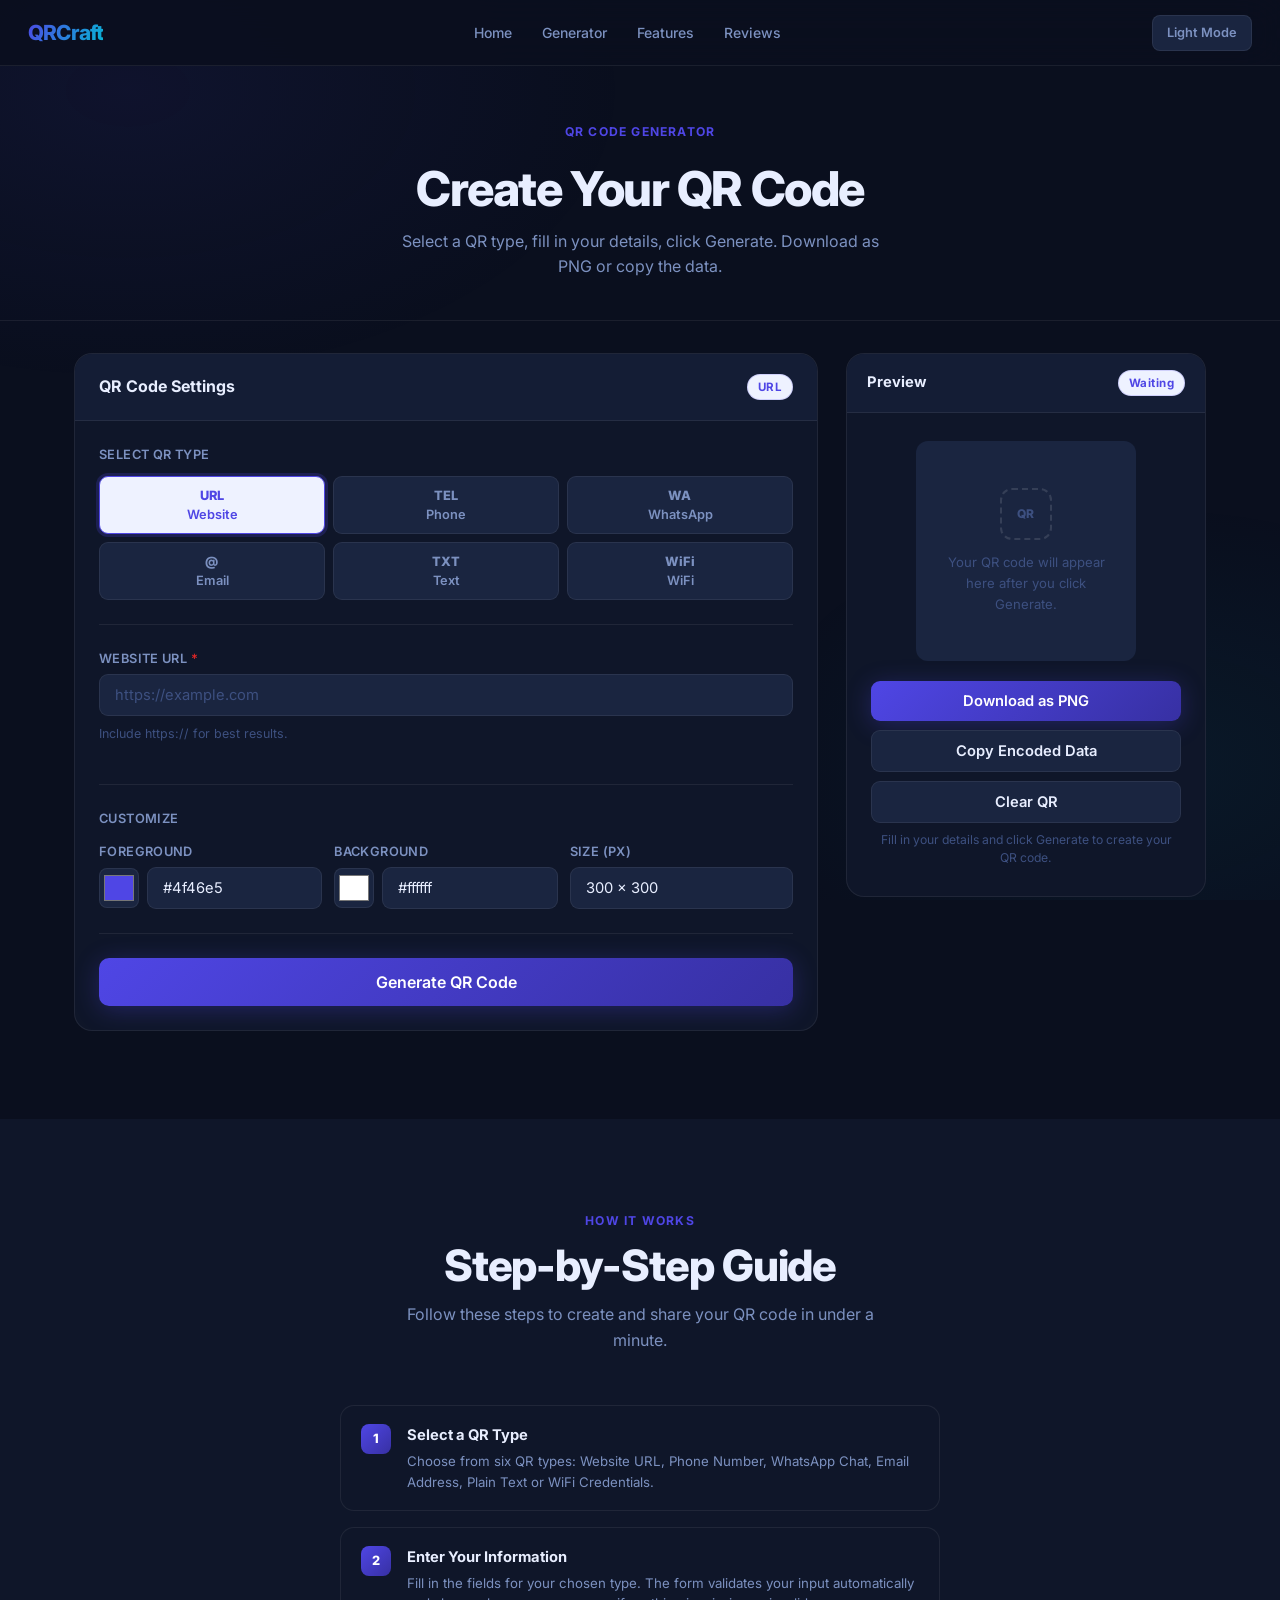
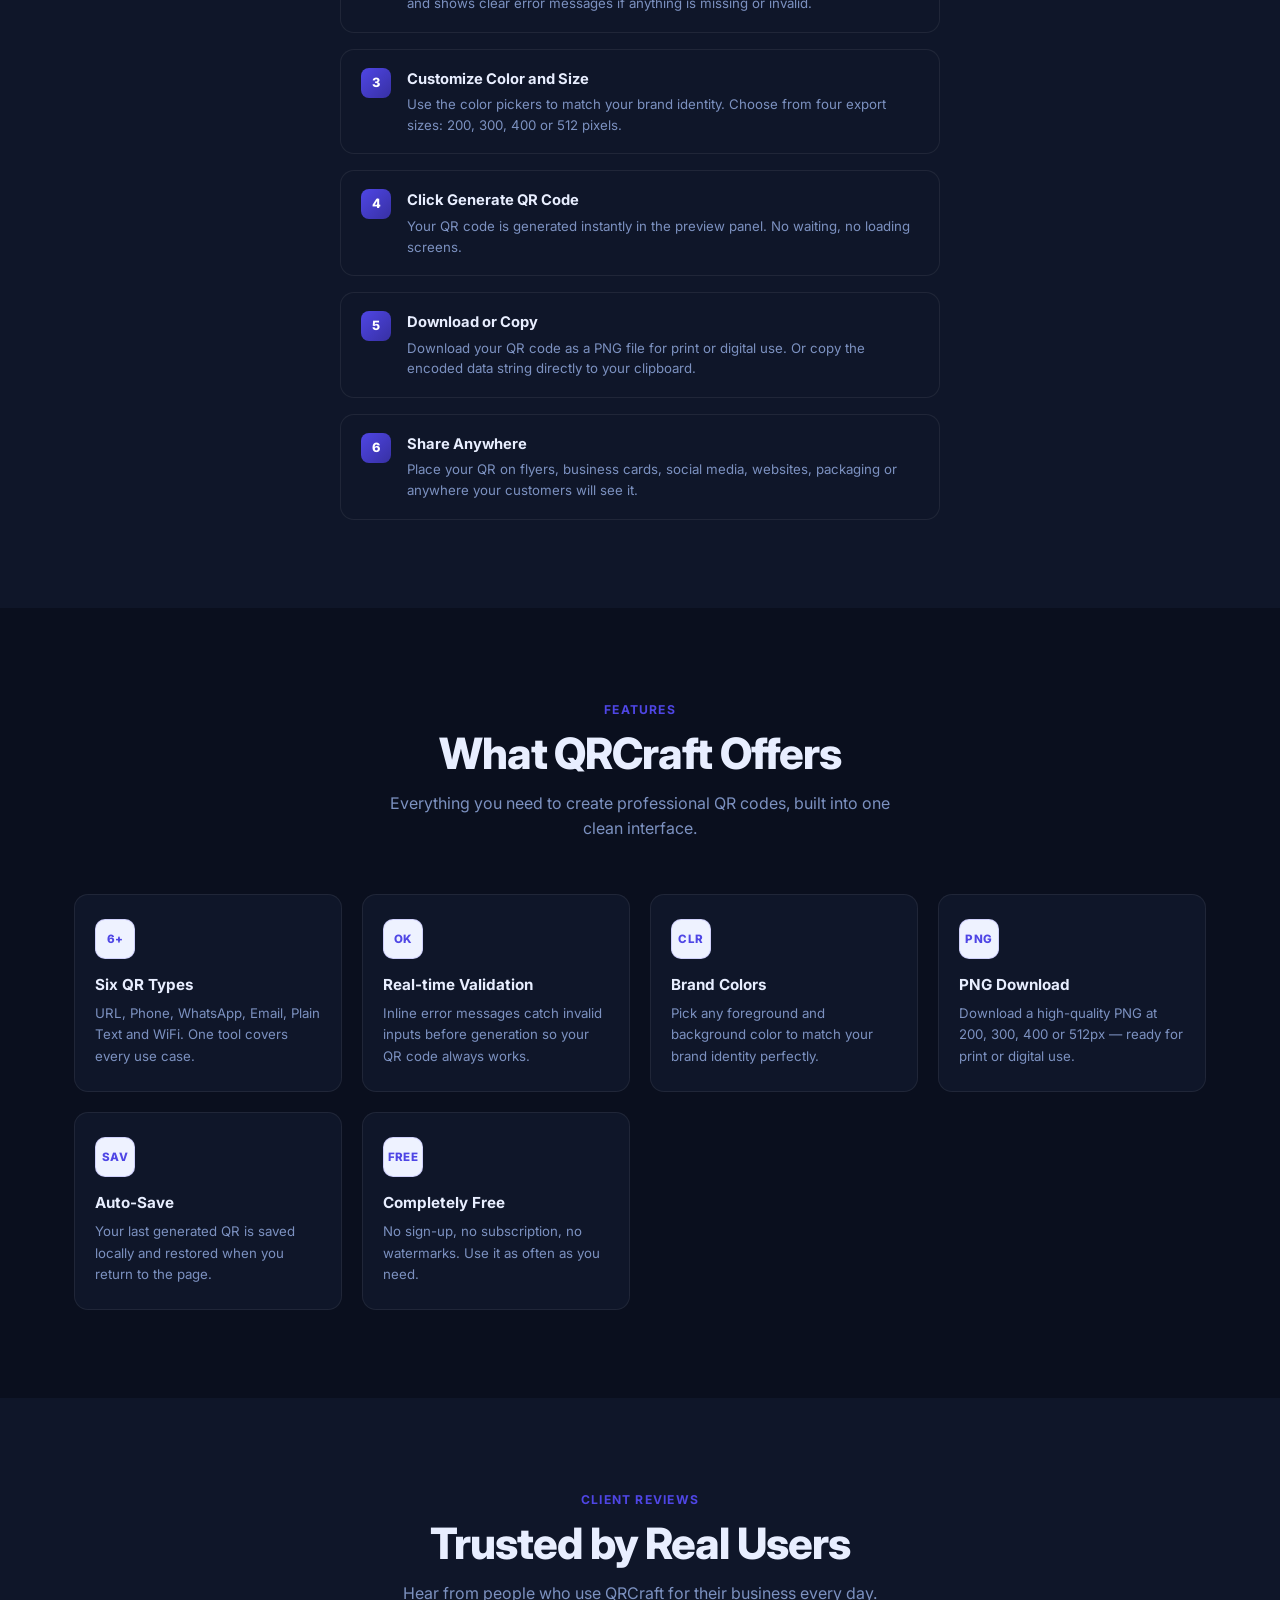
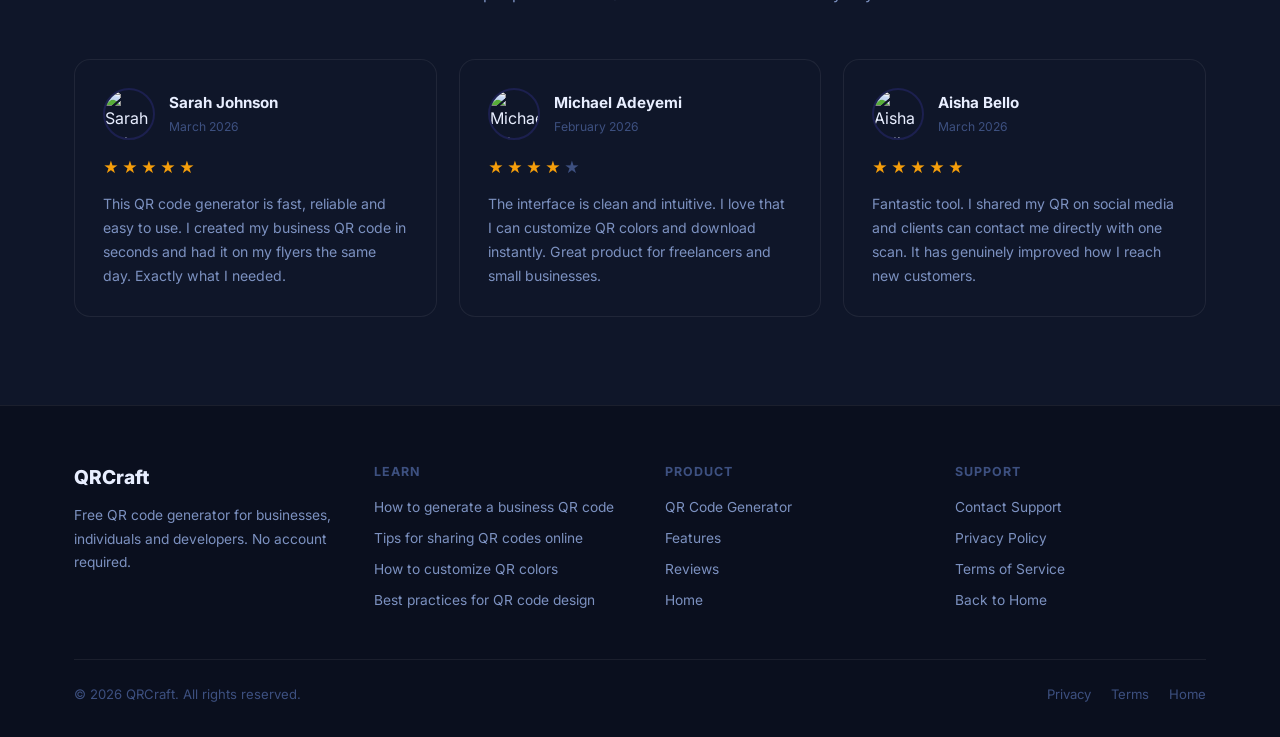
==== commit 1cc39926: "php" ====
--- a/Qrcode.html
+++ b/Qrcode.html
@@ -54,9 +54,9 @@
     </div>
   </div>
 
-  <!-- AD SLOT (top) -->
-  <div class="container" style="padding-top:24px">
-    <div class="ad-slot" style="min-height:70px">Advertisement — Google AdSense (728x90)</div>
+  <!-- Ad Slot: paste your Google AdSense script tag here -->
+  <div class="container" style="padding-top:24px;display:none">
+    <div class="ad-slot" style="min-height:70px"></div>
   </div>
 
   <!-- GENERATOR -->
@@ -380,10 +380,10 @@
         <div>
           <div class="footer-col-title">Learn</div>
           <div class="footer-links">
-            <a href="#how-it-works">How to generate a business QR code</a>
-            <a href="#how-it-works">Tips for sharing QR codes online</a>
-            <a href="#features">How to customize QR colors</a>
-            <a href="#features">Best practices for QR code design</a>
+            <a href="#" onclick="showComingSoon(event)">How to generate a business QR code</a>
+            <a href="#" onclick="showComingSoon(event)">Tips for sharing QR codes online</a>
+            <a href="#" onclick="showComingSoon(event)">How to customize QR colors</a>
+            <a href="#" onclick="showComingSoon(event)">Best practices for QR code design</a>
           </div>
         </div>
         <div>
@@ -398,19 +398,20 @@
         <div>
           <div class="footer-col-title">Support</div>
           <div class="footer-links">
-            <a href="mailto:support@qrcraft.app">Contact Support</a>
-            <a href="#">Privacy Policy</a>
-            <a href="#">Terms of Service</a>
+            <a href="#" onclick="showComingSoon(event)">Contact Support</a>
+            <a href="#" onclick="showComingSoon(event)">Privacy Policy</a>
+            <a href="#" onclick="showComingSoon(event)">Terms of Service</a>
             <a href="index.html">Back to Home</a>
           </div>
         </div>
       </div>
-      <div class="ad-slot">Advertisement — Google AdSense placement (728x90 or responsive)</div>
+      <!-- Ad Slot: paste your Google AdSense script tag here -->
+      <div class="ad-slot" style="display:none"></div>
       <div class="footer-bottom">
         <span>&copy; 2026 QRCraft. All rights reserved.</span>
         <div class="footer-bottom-links">
-          <a href="#">Privacy</a>
-          <a href="#">Terms</a>
+          <a href="#" onclick="showComingSoon(event)">Privacy</a>
+          <a href="#" onclick="showComingSoon(event)">Terms</a>
           <a href="index.html">Home</a>
         </div>
       </div>
@@ -423,5 +424,26 @@
   <!-- TOAST -->
   <div class="toast-region" id="toastRegion"></div>
 
+  <!-- COMING SOON MODAL -->
+  <div id="comingSoonOverlay" style="display:none;position:fixed;inset:0;z-index:9999;background:rgba(0,0,0,.65);backdrop-filter:blur(8px);align-items:center;justify-content:center;padding:24px">
+    <div style="background:var(--bg2);border:1.5px solid var(--bdr);border-radius:20px;padding:40px 36px;max-width:380px;width:100%;text-align:center;box-shadow:0 24px 60px rgba(0,0,0,.5);animation:csIn .25s ease">
+      <div style="width:56px;height:56px;border-radius:14px;background:var(--brand-light);border:1.5px solid var(--brand-border);display:flex;align-items:center;justify-content:center;margin:0 auto 20px;font-size:.75rem;font-weight:800;color:var(--brand);letter-spacing:.04em">SOON</div>
+      <h3 style="font-size:1.3rem;font-weight:800;letter-spacing:-.03em;margin-bottom:10px">Coming Soon</h3>
+      <p style="color:var(--tx2);font-size:.9rem;line-height:1.65;margin-bottom:24px">This page is currently under development and will be available shortly. Thank you for your patience.</p>
+      <button onclick="closeComingSoon()" style="width:100%;padding:12px;border-radius:9px;background:linear-gradient(135deg,var(--brand),var(--brand-dark));color:#fff;font-size:.92rem;font-weight:600;border:none;cursor:pointer;font-family:inherit">Close</button>
+    </div>
+  </div>
+  <style>@keyframes csIn{from{opacity:0;transform:scale(.94)}to{opacity:1;transform:none}}</style>
+  <script>
+    function showComingSoon(e){
+      if(e){e.preventDefault();e.stopPropagation();}
+      var o=document.getElementById('comingSoonOverlay');
+      o.style.display='flex';
+    }
+    function closeComingSoon(){document.getElementById('comingSoonOverlay').style.display='none';}
+    document.getElementById('comingSoonOverlay').addEventListener('click',function(ev){if(ev.target===this)closeComingSoon();});
+    document.addEventListener('keydown',function(e){if(e.key==='Escape')closeComingSoon();});
+  </script>
+
 </body>
 </html>
--- a/style.css
+++ b/style.css
@@ -269,7 +269,7 @@
 @keyframes fsd { from{opacity:0;transform:translateY(-14px)} to{opacity:1;transform:translateY(0)} }
 
 /* Hero visual (right column) */
-.hero-wrap { display: grid; grid-template-columns: 1fr 420px; gap: 60px; align-items: center; }
+.hero-wrap { display: grid; grid-template-columns: 1fr 400px; gap: 52px; align-items: center; }
 .hero-visual {
   position: relative; z-index: 1;
   display: flex; justify-content: center; align-items: center;
@@ -280,6 +280,7 @@
   box-shadow: var(--shad), 0 0 60px var(--brand-glow);
   text-align: center;
   animation: fsd 0.6s 0.4s ease both;
+  width: 100%;
 }
 .hero-qr-mockup canvas, .hero-qr-mockup img { margin: 0 auto 16px; display: block; }
 .hero-qr-caption { font-size: 0.82rem; color: var(--tx2); }
@@ -488,6 +489,7 @@
   color: var(--tx3); font-size: 0.78rem; margin-top: 32px;
   min-height: 90px; display: flex; align-items: center; justify-content: center;
 }
+.ad-slot:empty { display: none; }
 
 /* ── TOAST ── */
 .toast-region { position: fixed; bottom: 24px; right: 24px; z-index: 2000; display: flex; flex-direction: column; gap: 10px; }
@@ -525,8 +527,13 @@
 
 /* ── RESPONSIVE ── */
 @media (max-width: 1000px) {
-  .hero-wrap { grid-template-columns: 1fr; }
-  .hero-visual { display: none; }
+  .hero-wrap { grid-template-columns: 1fr; gap: 36px; }
+  .hero-visual { display: flex; justify-content: center; order: -1; }
+  .hero-qr-mockup { max-width: 300px; width: 100%; }
+  .hero-content { text-align: center; }
+  .hero-btns { justify-content: center; }
+  .hero-stats { margin: 0 auto; }
+  .hero-pill { margin-left: auto; margin-right: auto; }
   .generator-layout { grid-template-columns: 1fr; }
   .qr-panel { position: static; }
   .footer-grid { grid-template-columns: 1fr 1fr; }
